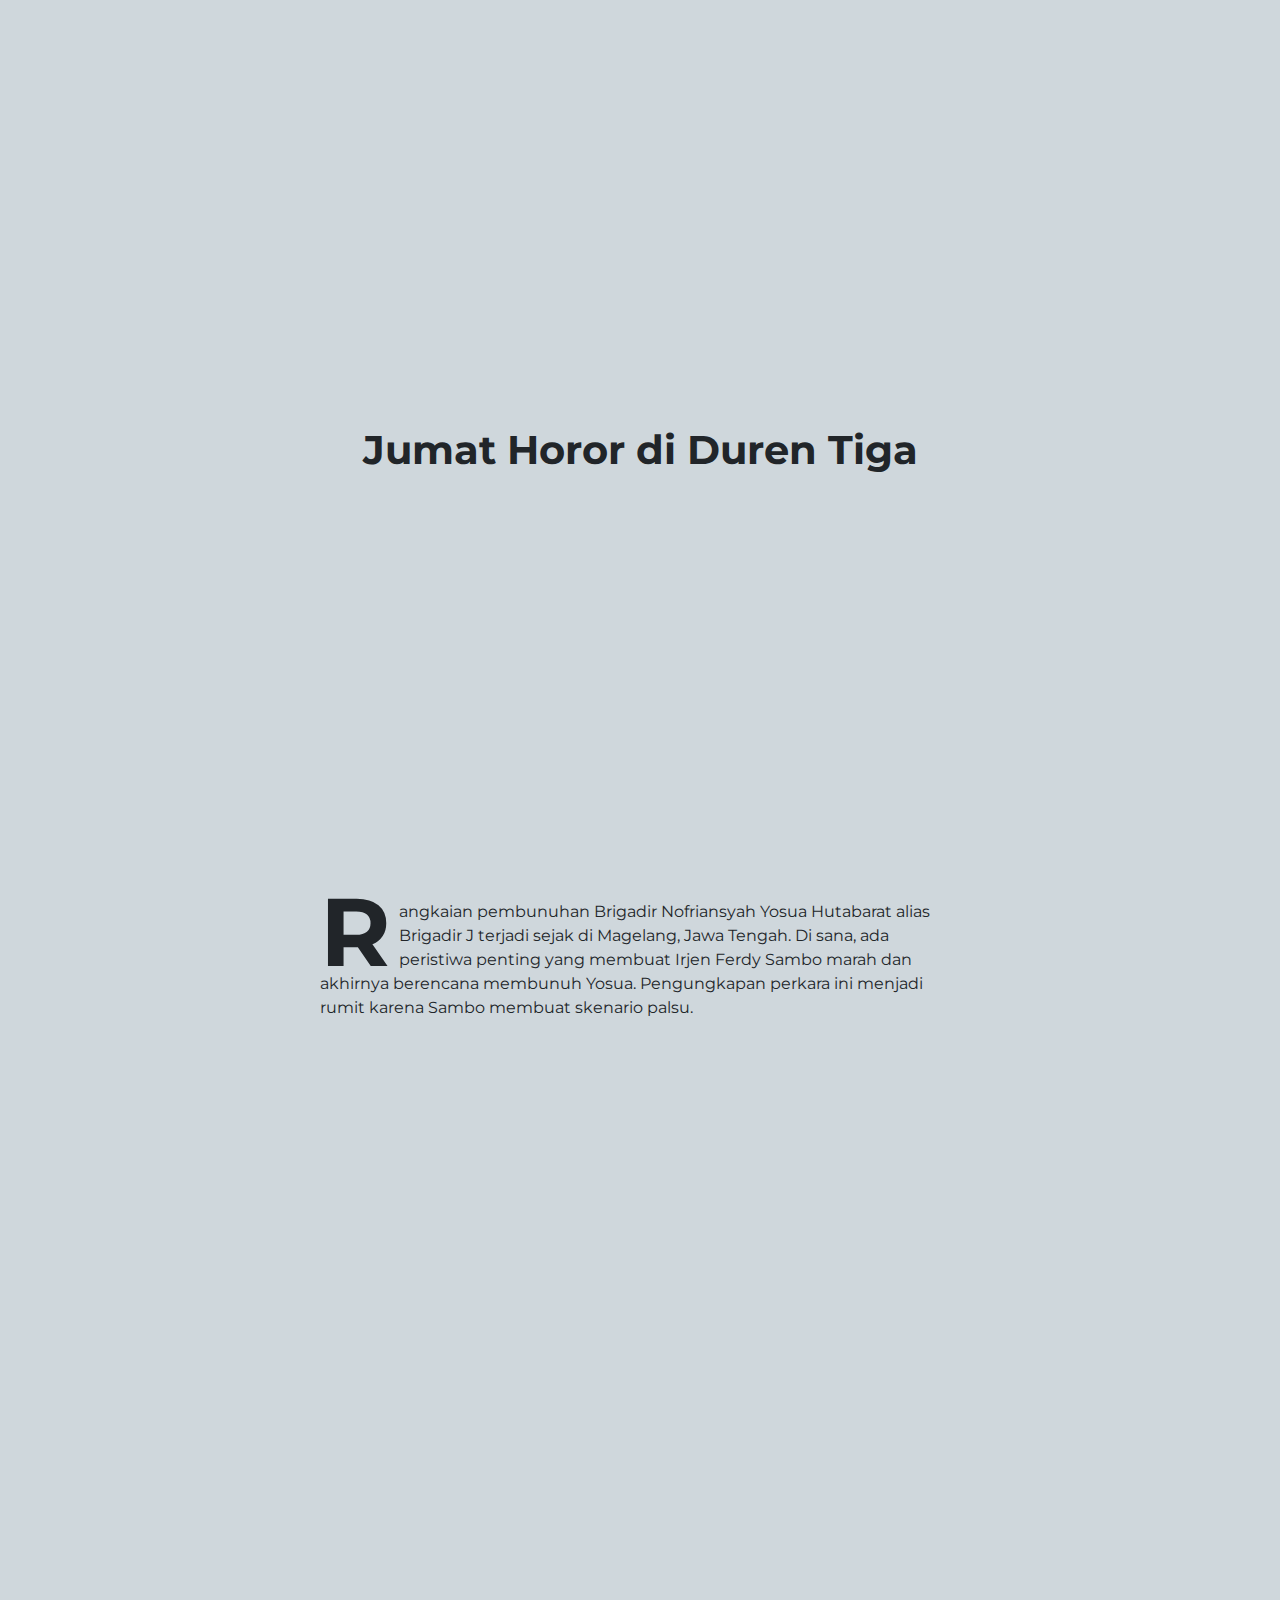
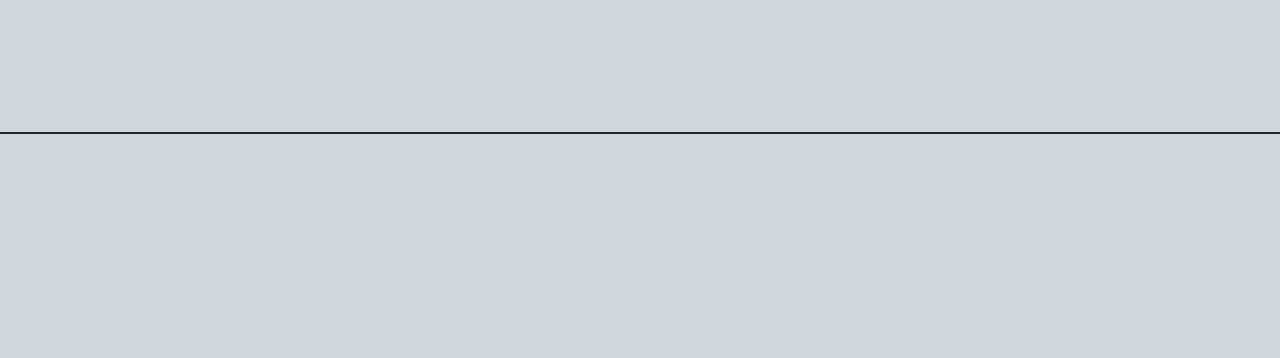
==== index.html @ 17597416 "first" ====
<!DOCTYPE html>
<html lang="en">
  <head>
    <meta charset="UTF-8" />
    <meta http-equiv="X-UA-Compatible" content="IE=edge" />
    <meta
      name="viewport"
      content="width=device-width, initial-scale=1.0,user-scalable=yes"
    />
    <title>UMP Gede Gayanye, Pengusaha Gede Akalnye</title>
    <link type="image/x-icon" rel="shortcut icon" href="img/favicon.ico" />
    <link rel="stylesheet" href="sass/bootstrap.min.css" />
    <link rel="stylesheet" href="sass/animate.min.css" />
    <link rel="stylesheet" href="sass/font-awesome.css" />
    <link rel="stylesheet" href="sass/slick-theme.css" />
    <link rel="stylesheet" href="sass/slick.css" />
    <link rel="stylesheet" href="sass/header.css" />
    <link rel="stylesheet" href="sass/init.css" />
    <link title="timeline-styles" rel="stylesheet" href="https://cdn.knightlab.com/libs/timeline3/latest/css/timeline.css">
    <!-- <link rel="stylesheet" href="sass/footer.css" /> -->
    <link rel="stylesheet" href="sass/style.css" />
    <link rel="preconnect" href="https://fonts.googleapis.com" />
    <link rel="preconnect" href="https://fonts.gstatic.com" crossorigin />
    <link
      href="https://fonts.googleapis.com/css2?family=Bowlby+One&family=Montserrat:wght@400;700&family=Lora:wght@600&family=Roboto:wght@700&family=Roboto+Slab:wght@700&display=swap"
      rel="stylesheet"
    />

    <!-- meta detik -->
    <meta
      name="description"
      content="Pada era pemerintahan Joko Widodo, Papua dimekarkan menjadi lima provinsi. Pintu masuknya melalui pembahasan revisi UU Nomor 21 Tahun 2001 tentang Otonomi Khusus bagi Provinsi Papua."
      itemprop="description"
    />
    <meta
      name="originalTitle"
      content="UMP Gede Gayanye, Pengusaha Gede Akalnye"
    />
    <meta charset="utf-8" />
    <meta property="og:type" content="article" />
    <meta property="og:site_name" content="detikx" />
    <meta
      property="og:title"
      content="UMP Gede Gayanye, Pengusaha Gede Akalnye"
    />
    <meta
      property="og:image"
      content="https://akcdn.detik.net.id/api/wm/2020/12/23/x_169.webp?wid=54&w=650&v=1&t=jpeg"
    />
    <meta
      property="og:description"
      content="Pada era pemerintahan Joko Widodo, Papua dimekarkan menjadi lima provinsi. Pintu masuknya melalui pembahasan revisi UU Nomor 21 Tahun 2001 tentang Otonomi Khusus bagi Provinsi Papua."
    />
    <meta
      property="og:url"
      content="https://news.detik.com/x/detail/intermeso/20201218/Kilas-Balik-Tahun-Pandemi-Corona/"
    />
    <meta property="fb:app_id" content="187960271237149" />
    <meta property="fb:admins" content="100000607566694" />
    <meta property="og:image:type" content="image/jpeg" />
    <meta property="og:image:width" content="650" />
    <meta property="og:image:height" content="366" />
    <meta
      name="viewport"
      content="width=device-width,minimum-scale=1,initial-scale=1"
    />
    <link href="https://plus.google.com/+detikcom" rel="publisher" />
    <meta name="copyright" content="detikx" itemprop="dateline" />
    <meta name="p:domain_verify" content="2057b86bf61e5a346e22a380c6fecf89" />
    <meta name="robots" content="index, follow" />
    <meta name="googlebot-news" content="index, follow" />
    <meta name="googlebot" content="index, follow" />
    <meta name="kanalid" content="2-605-1678-1681" />
    <meta name="articleid" content="5307204" />
    <meta name="articletype" content="singlepage" />
    <meta name="articledewasa" content="dewasatidak" />
    <meta name="articlehoax" content="default" />
    <meta name="createdate" content="2020/12/23 18:11:39" />
    <meta name="publishdate" content="2020/12/23 18:20:05" />
    <meta name="contenttype" content="singlepagenews" />
    <meta name="platform" content="desktop" />
    <meta name="hl_nhl_wp" content="nonheadline-0" />
    <meta name="hl_nhl_kanal" content="nonheadline-0" />
    <meta name="videopresent" content="No" />

    <meta name="idfokus" content="" />
    <meta name="author" content="Irwan Nugroho" />
    <meta
      content="Pada era pemerintahan Joko Widodo, Papua dimekarkan menjadi lima provinsi. Pintu masuknya melalui pembahasan revisi UU Nomor 21 Tahun 2001 tentang Otonomi Khusus bagi Provinsi Papua."
      itemprop="headline"
    />
    <meta
      name="keywords"
      content="papua, papua tengah, papua pegunungan, papua selatan, pemekaran papua, tiga provinsi baru papua"
      itemprop="keywords"
    />
    <meta
      name="thumbnailUrl"
      content="https://akcdn.detik.net.id/community/media/visual/2020/12/23/x_169.webp?w=650"
      itemprop="thumbnailUrl"
    />
    <meta
      property="article:author"
      content="https://www.facebook.com/detikcom"
      itemprop="author"
    />
    <meta
      property="article:publisher"
      content="https://www.facebook.com/detikcom"
    />
    <meta
      name="pubdate"
      content="2020-12-23T18-20-05Z"
      itemprop="datePublished"
    />
    <meta content="2020-12-23T18-11-39Z" itemprop="dateCreated" />
    <meta
      content="https://news.detik.com/x/detail/intermeso/20201218/Kilas-Balik-Tahun-Pandemi-Corona/"
      itemprop="url"
    />

    <meta name="twitter:card" content="summary_large_image" />
    <meta name="twitter:site" content="@detikcom" />
    <meta name="twitter:site:id" content="@detikcom" />
    <meta name="twitter:creator" content="@detikcom" />
    <meta
      name="twitter:description"
      content="Pada era pemerintahan Joko Widodo, Papua dimekarkan menjadi lima provinsi. Pintu masuknya melalui pembahasan revisi UU Nomor 21 Tahun 2001 tentang Otonomi Khusus bagi Provinsi Papua."
    />
    <meta
      name="twitter:image"
      content="https://akcdn.detik.net.id/api/wm/2020/12/23/x_169.webp?wid=60&w=650&v=1&t=jpeg"
    />

    <link
      rel="canonical"
      href="https://news.detik.com/x/detail/intermeso/20201218/Kilas-Balik-Tahun-Pandemi-Corona/"
    />
    <meta name="dtk:acctype" content="acc-detiknews" />
    <meta name="dtk:kanalid" content="1681" />
    <meta name="dtk:articleid" content="5307204" />
    <meta name="dtk:articletype" content="singlepage" />
    <meta name="dtk:articledewasa" content="dewasatidak" />
    <meta name="dtk:articlehoax" content="default" />
    <meta name="dtk:createddate" content="2020/12/23 18:11:39" />
    <meta name="dtk:publishdate" content="2020/12/23 18:20:05" />
    <meta name="dtk:createddateunix" content="1608721899000" />
    <meta name="dtk:publishdateunix" content="1608722405000" />
    <meta name="dtk:contenttype" content="singlepagenews" />
    <meta name="dtk:platform" content="desktop" />
    <meta name="dtk:videopresent" content="No" />

    <meta name="dtk:idfokus" content="" />
    <meta name="dtk:author" content="Irwan Nugroho" />
    <meta
      name="dtk:keywords"
      content="papua, papua tengah, papua pegunungan, papua selatan, pemekaran papua, tiga provinsi baru papua"
      itemprop="keywords"
    />
    <meta
      name="dtk:thumbnailUrl"
      content="https://akcdn.detik.net.id/community/media/visual/2020/12/23/x_169.webp?w=650"
      itemprop="thumbnailUrl"
    />
  </head>
  <body>
    <!-- <div class="preloader">
      <div class="waiting">
        <img
          src="img/logo-detikx.webp"
          alt="detikX"
          title="detikX"
          loading="lazy"
          class="animate"
        />
      </div>
    </div> -->

    <main>
      <section class="banner">
        <!-- <img
          src="https://news.detik.com/x/detail/investigasi/20220704/Lempar-Izin-Holywings,-Sembunyi-Tangan/images/holwings--qz63u2.webp"
          alt="UMP DKI Jakarta"
          title="UMP DKI Jakarta"
          loading="lazy"
        /> -->
        <div class="center-title">
          <h1>Jumat Horor di Duren Tiga</h1>
        </div>
      </section>
      <section class="paragraph">
        <div
          class="container wow animate__animated animate__fadeIn"
          data-wow-delay="0.5s"
        >
          <div class="wrap-detik">
            <p class="firstletter">
              Rangkaian pembunuhan Brigadir Nofriansyah Yosua Hutabarat alias Brigadir J terjadi sejak di Magelang, Jawa Tengah. Di sana, ada peristiwa penting yang membuat Irjen Ferdy Sambo marah dan akhirnya berencana membunuh Yosua. Pengungkapan perkara ini menjadi rumit karena Sambo membuat skenario palsu.
            </p>
          </div>
        </div>
      </section>

      <section class="timeline">
        <div class="container">
          <!-- <h1>This is a timeline</h1> -->
          <div id='timeline-embed' style="width: 100%; height: 600px"></div>
          <!-- <div>The end</div> -->
        </div>
      </section>
      
      <section class="credit">
        <div class="container-fluid">
          <div class="container">
            <div
              class="row wow animate__animated animate__fadeIn"
              data-wow-delay="0.5s"
            >
              <div class="col-md-4 col-6 mb-2">
                <div class="jobdesc">Kepala Project</div>
                <div class="font-bold name">Irwan Nugroho</div>
              </div>
              <div class="col-md-4 col-6 mb-2">
                <div class="jobdesc">Naskah</div>
                <div class="font-bold name">Rani Rahayu</div>
              </div>
              <div class="col-md-4 col-6 mb-2">
                <div class="jobdesc">Editor</div>
                <div class="font-bold name">Dieqy Hasbi Widhana</div>
              </div>
              <div class="col-md-4 col-6 mb-2">
                <div class="jobdesc">Penyelaras Bahasa</div>
                <div class="font-bold name">Habib Rifai</div>
              </div>
              <div class="col-md-4 col-6 mb-2">
                <div class="jobdesc">UIUX</div>
                <div class="font-bold name">Dedi Arief Wibisono</div>
              </div>
              <div class="col-md-4 col-6 mb-2">
                <div class="jobdesc">Ilustrasi</div>
                <div class="font-bold name">Luthfy Syahban</div>
                <div class="font-bold name">Fuad Hasim</div>
                <div class="font-bold name">Edi Wahyono</div>
              </div>
            </div>
          </div>
        </div>
      </section>
    </main>

    <script src="js/jquery-3.5.1.min.js"></script>
    <script src="https://cdn.knightlab.com/libs/timeline3/latest/js/timeline.js"></script>
    <script src="js/bootstrap.min.js"></script>
    <script src="js/slick.min.js"></script>
    <script src="js/wow.min.js"></script>
    <script src="js/app.js"></script>

    <!-- <script>
      (function () {
        (f = "dc"), (w = window), (d = document);
        w["DTKCObj"] = { ts: Date.now(), args: arguments };
        w[f] =
          w[f] ||
          function () {
            (w[f].q = w[f].q || []).push(arguments);
          };
        var dc = d.createElement("script"),
          n = new Date();
        dc.async = 1;
        dc.src =
          "https://cdn.detik.net.id/libs/dc/v1/embed.js?" +
          n.getFullYear() +
          n.getMonth() +
          "01";
        (
          d.getElementsByTagName("head")[0] || d.getElementsByTagName("body")[0]
        ).appendChild(dc);
      })({
        appId: 3,
      });
    </script> -->

    <!-- Start Alexa -->
  </body>
</html>
---- sass/header.css ----
#logo {
  position: absolute;
  top: 20px;
  left: 20px;
}
@media screen and (max-width: 766px) {
  #logo {
    left: 50%;
    transform: translate(-50%, 0);
  }
}
header {
  padding: 30px;
  position: fixed;
  z-index: 10;
  left: 0;
  z-index: 999;
  right: 0;
  top: 0;
  background: none;
}
header .menu {
  font-family: "Roboto Slab";
  float: right;
  font-size: 14px;
}
header .menu li {
  list-style: none;
  float: left;
  margin-left: 30px;
}
header .menu li:first-child {
  margin-left: 0;
}
header .menu li a {
  border: none;
  color: #fff;
  text-shadow: 1px 1px #777;
  background: none;
}
header .menu li a.active {
  color: #f7941f;
}
header .menu li.hq a {
  padding: 0;
}
header .menu li.hq a span {
  display: none;
}
header .menu li.hq a img {
  width: 25px;
  margin-top: 3px;
}
header .menu li.login a {
  border: none;
}
header .menu li.login a:hover {
  color: #fff !important;
  background: #aa5f06;
}
header .menu li.log a:last-child {
  border-left: 1px solid #fff;
}
header .menu li.s-btn2 {
  display: none;
}
header .menu li.s-btn {
  display: block;
}
header .menu .close-btn {
  display: none;
}
header .m-menu {
  display: none;
}
header.stuck {
  padding: 10px;
  background: rgba(12, 12, 12, 0.8);
  transition: 0.3s;
}
header.stuck #logo img {
  width: 96px;
  margin-top: 3px;
}
header.stuck .menu {
  position: relative;
}
header.stuck .menu ul {
  margin: 8px 0 0;
}
header.stuck .menu ul a {
  text-shadow: none;
}
header.stuck .menu ul .s-btn {
  display: none;
}
header.stuck .menu ul .s-btn2 {
  display: block;
  background: rgba(169, 169, 169, 0.1);
  text-indent: -9999999px;
  width: 40px;
  height: 40px;
  padding: 0;
  margin: 0;
}
header.stuck .menu ul .s-btn2 a {
  display: block;
  background: url("../images/search-small.webp") no-repeat center;
  padding: 0;
  width: 40px;
  height: 40px;
}
@media (max-width: 768px) and (min-width: 320px) {
  header {
    padding: 10px;
    background: rgba(12, 12, 12, 0.8);
  }
  header #logo img {
    width: 96px;
    margin-top: 8px;
  }
  header .menu {
    display: none;
  }
  header .menu li.log a {
    font-size: 16px !important;
  }
  header .menu li.log a:last-child {
    border: none;
  }
  header .menu.mob {
    position: fixed;
    top: 0;
    left: 0;
    right: 0;
    bottom: 0;
    background: #0c0c0c;
  }
  header .menu.mob ul {
    margin: 0;
    padding: 0;
  }
  header .menu.mob ul li {
    width: 100%;
    margin: 0 0 10px 0;
    text-align: center;
  }
  header .menu.mob ul li a {
    font-family: "Roboto Slab";
    font-size: 32px;
    text-shadow: none;
  }
  header .menu.mob ul li.hq span {
    display: block;
  }
  header .menu.mob ul li.hq img {
    display: none;
  }
  header .menu.mob ul li.s-btn2 {
    display: none;
  }
  header .menu.mob ul li.s-btn {
    display: block;
  }
  header .menu.mob ul li.login a {
    background: none;
  }
  header .menu.mob .close-btn {
    display: block;
  }
  header .m-menu {
    display: block;
    width: 46px;
    height: 46px;
    border: 1px dashed #fff;
    float: right;
    text-align: center;
    padding: 10px;
  }
  header .m-menu .bar {
    border-bottom: 3px solid #fff;
    display: block;
    width: 100%;
    margin: 2px 0 5px;
  }
  header.stuck .menu.mob {
    position: fixed;
    top: 0;
    left: 0;
    right: 0;
    bottom: 0;
    background: #0c0c0c;
  }
  header.stuck .menu.mob ul {
    margin: 0;
    padding: 0;
  }
  header.stuck .menu.mob ul li {
    width: 100%;
    margin: 0 0 10px 0;
    text-align: center;
  }
  header.stuck .menu.mob ul li a {
    font-family: "Roboto Slab";
    font-size: 32px;
    text-shadow: none;
  }
  header.stuck #logo img {
    width: 96px;
    margin-top: 8px;
  }
}
header,
header #logo img,
#search .search-wrap label {
  -webkit-transition: all 150ms linear 0s;
  -moz-transition: all 150ms linear 0s;
  -ms-transition: all 150ms linear 0s;
  -o-transition: all 150ms linear 0s;
  transition: all 150ms linear 0s;
}
@media screen and (max-width: 766px) {
  .icon_inside,
  header .menu.mob ul,
  header.stuck .menu.mob ul,
  .more_btn a,
  .more_btn a span {
    position: absolute;
    top: 50%;
    left: 50%;
    -webkit-transform: translate3d(-50%, -50%, 0);
    -moz-transform: translate3d(-50%, -50%, 0);
    -ms-transform: translate3d(-50%, -50%, 0);
    -o-transform: translate3d(-50%, -50%, 0);
    transform: translate3d(-50%, -50%, 0);
  }
} /*# sourceMappingURL=header.css.map */
---- sass/init.css ----
﻿main,body{font-family:"Montserrat",sans-serif;font-weight:400;box-sizing:border-box}h1{margin:0;padding:0}main{position:relative;z-index:99;overflow-x:hidden}@media screen and (max-width: 766px){main{margin-bottom:0px}}.share_icon{color:#fff !important}.share_icon>a{padding:5px 4px !important}.share_icon>a i{font-size:20px !important;line-height:25px !important}@media screen and (max-width: 766px){.share_icon>a{padding:0 !important}}#share{z-index:999 !important}.font-bold{font-family:"Montserrat",serif;font-weight:700}.font-big{font-size:42px}.font-super{font-size:47px}@media screen and (max-width: 766px){.font-super{font-size:50px}}.font-std{font-size:16px !important}.font-stdbig{font-size:24px}.vertical-top{vertical-align:top}.to-top{position:relative;z-index:20}.color-white{color:#fff}.color-soft{color:#ffde9c}.color-grey{color:gray}.firstletter::first-letter{float:left;font-weight:bold;margin-right:8px;font-size:60px;font-size:6rem;line-height:40px;line-height:4rem;height:4rem;text-transform:uppercase}.title-h1{position:absolute;left:5%;bottom:15%}.welcome{font-family:"Catamaran",sans-serif;font-weight:700}@media screen and (max-width: 766px){.welcome{right:0}}.welcome.text-pop-up-top{-webkit-animation:text-pop-up-top 2s cubic-bezier(0.25, 0.46, 0.45, 0.94) infinite alternate both;animation:text-pop-up-top 2s cubic-bezier(0.25, 0.46, 0.45, 0.94) infinite alternate both}@-webkit-keyframes text-pop-up-top{0%{-webkit-transform:translateY(0);transform:translateY(0);-webkit-transform-origin:50% 50%;transform-origin:50% 50%;text-shadow:none}100%{-webkit-transform:translateY(-50px);transform:translateY(-50px);-webkit-transform-origin:50% 50%;transform-origin:50% 50%;text-shadow:0 1px 0 #444,0 2px 0 #444,0 3px 0 #444,0 4px 0 #444,0 5px 0 #444,0 6px 0 #444,0 7px 0 #444,0 8px 0 #444,0 9px 0 #444,0 50px 30px rgba(0,0,0,.3)}}@keyframes text-pop-up-top{0%{-webkit-transform:translateY(0);transform:translateY(0);-webkit-transform-origin:50% 50%;transform-origin:50% 50%;text-shadow:none}100%{-webkit-transform:translateY(-50px);transform:translateY(-50px);-webkit-transform-origin:50% 50%;transform-origin:50% 50%;text-shadow:0 1px 0 #444,0 2px 0 #444,0 3px 0 #444,0 4px 0 #444,0 5px 0 #444,0 6px 0 #444,0 7px 0 #444,0 8px 0 #444,0 9px 0 #444,0 50px 30px rgba(0,0,0,.3)}}.welcome h1{font-size:72px;display:block;font-family:"Catamaran",sans-serif;font-weight:700;width:700px;color:#f7ce23}@media screen and (max-width: 766px){.welcome h1{font-size:40px;width:auto;text-align:center}}.slick-next,.slick-prev{background:#fff;width:30px;height:30px;box-shadow:1px 3px 2px #bbb;border-radius:50%}.slick-next:hover,.slick-next:focus,.slick-prev:hover,.slick-prev:focus{color:orange;outline:none;background:#fff}.slick-next:before,.slick-prev:before{font-family:"FontAwesome";font-size:20px;text-align:center;color:#f7941f;opacity:1}.slick-next{right:20px;text-align:center}.slick-next:before{content:""}.slick-prev{left:20px;z-index:1}.slick-prev::before{content:""}.preloader{position:fixed;top:0;bottom:0;left:0;right:0;z-index:999999;background:#000}.preloader .waiting{position:absolute;transform:translate(-50%, -50%);left:50%;top:50%}.preloader .animate{-webkit-animation-duration:1.5s;animation-duration:1.5s;-webkit-animation-fill-mode:both;animation-fill-mode:both;-webkit-animation-timing-function:linear;animation-timing-function:linear;animation-iteration-count:infinite;-webkit-animation-iteration-count:infinite;-webkit-animation-name:bounce;animation-name:bounce}@-webkit-keyframes bounce{0%,100%{-webkit-transform:translateX(0)}50%{-webkit-transform:translateX(-10px)}}@keyframes bounce{0%,100%{transform:translateX(0)}50%{transform:translateX(-10px)}}.preloader .bounce{-webkit-animation-name:bounce;animation-name:bounce}.close{position:absolute;top:8px;right:8px;cursor:pointer}.source{padding:32px 0}@media screen and (max-width: 766px){.source{padding:32px}}.source li,.source a{color:#000;font-style:italic}/*# sourceMappingURL=init.css.map */
---- sass/footer.css ----
footer {
  background: #0c0c0c;
  color: #cdcdcd;
  position: fixed;
  bottom: 0;
  left: 0;
  right: 0;
  z-index: -1;
}
footer .container {
  background: none;
}
footer .foot1 {
  border-bottom: 1px solid #939191;
  border-bottom: 1px dotted #939191;
  margin: 0 0 10px;
  padding: 0 0 10px;
}
footer .footer {
  position: relative;
  z-index: 1;
}
footer a {
  color: #fff;
}
footer a:hover {
  color: #fff;
}
footer > .container {
  padding: 20px;
}
footer .foot2 div {
  font-size: 13px;
  margin-top: 7px;
}
footer .share_bottom {
  display: block;
}
footer .share_bottom a {
  display: inline-block;
}
footer .share_bottom a img {
  width: 35px;
}
.fr {
  float: right !important;
}
.fl {
  float: left !important;
}
@media (max-width: 768px) and (min-width: 320px) {
  footer .foot1 .fl img {
    width: 110px;
  }
}
@media screen and (max-width: 766px) {
  .cls_btn,
  header .menu.mob .close-btn,
  #search .close-btn {
    width: 50px;
    height: 50px;
    border: 1px dashed #fff;
    color: #fff;
    display: block;
    text-align: center;
    position: absolute;
    background: url("https://cdn.detik.net.id/xasset/images/close-btn.webp")
      no-repeat center;
    right: 5%;
    top: 20px;
  }
}
.cls_btn:hover,
header .menu.mob .close-btn:hover,
#search .close-btn:hover {
  background: url("https://cdn.detik.net.id/xasset/images/close-btn.webp")
    no-repeat center #f7941f;
  color: #0c0c0c;
} /*# sourceMappingURL=footer.css.map */
---- sass/style.css ----
section{background:#cfd7dc;position:relative;padding:32px 0;z-index:99}section h2{text-align:left}.banner{height:100vh;width:auto;padding:0;z-index:9}@media screen and (max-width: 766px){.banner{height:33vh}}.banner img{width:100%;height:100%;object-fit:cover}.center-title{position:absolute;left:50%;top:50%;transform:translate(-50%, -50%)}.center-title h1{font-weight:700}.wrap-detik{width:640px;margin:0 auto;display:block}@media screen and (max-width: 766px){.wrap-detik{width:auto}}.paragraph{padding-top:0;position:relative}.paragraph p{font-size:16px}@media screen and (max-width: 766px){.paragraph p{font-size:14px}}@media screen and (max-width: 766px){.paragraph{padding-top:16px}}.color-black{color:#000;transition:.3s}.color-black:hover,.color-black:focus{color:#000}.credit{border-top:2px solid}@media screen and (max-width: 766px){.credit .name,.credit .jobdesc{font-size:14px}}.hidden{display:none}.tl-slide .tl-slide-content-container .tl-slide-content{width:auto !important}/*# sourceMappingURL=style.css.map */
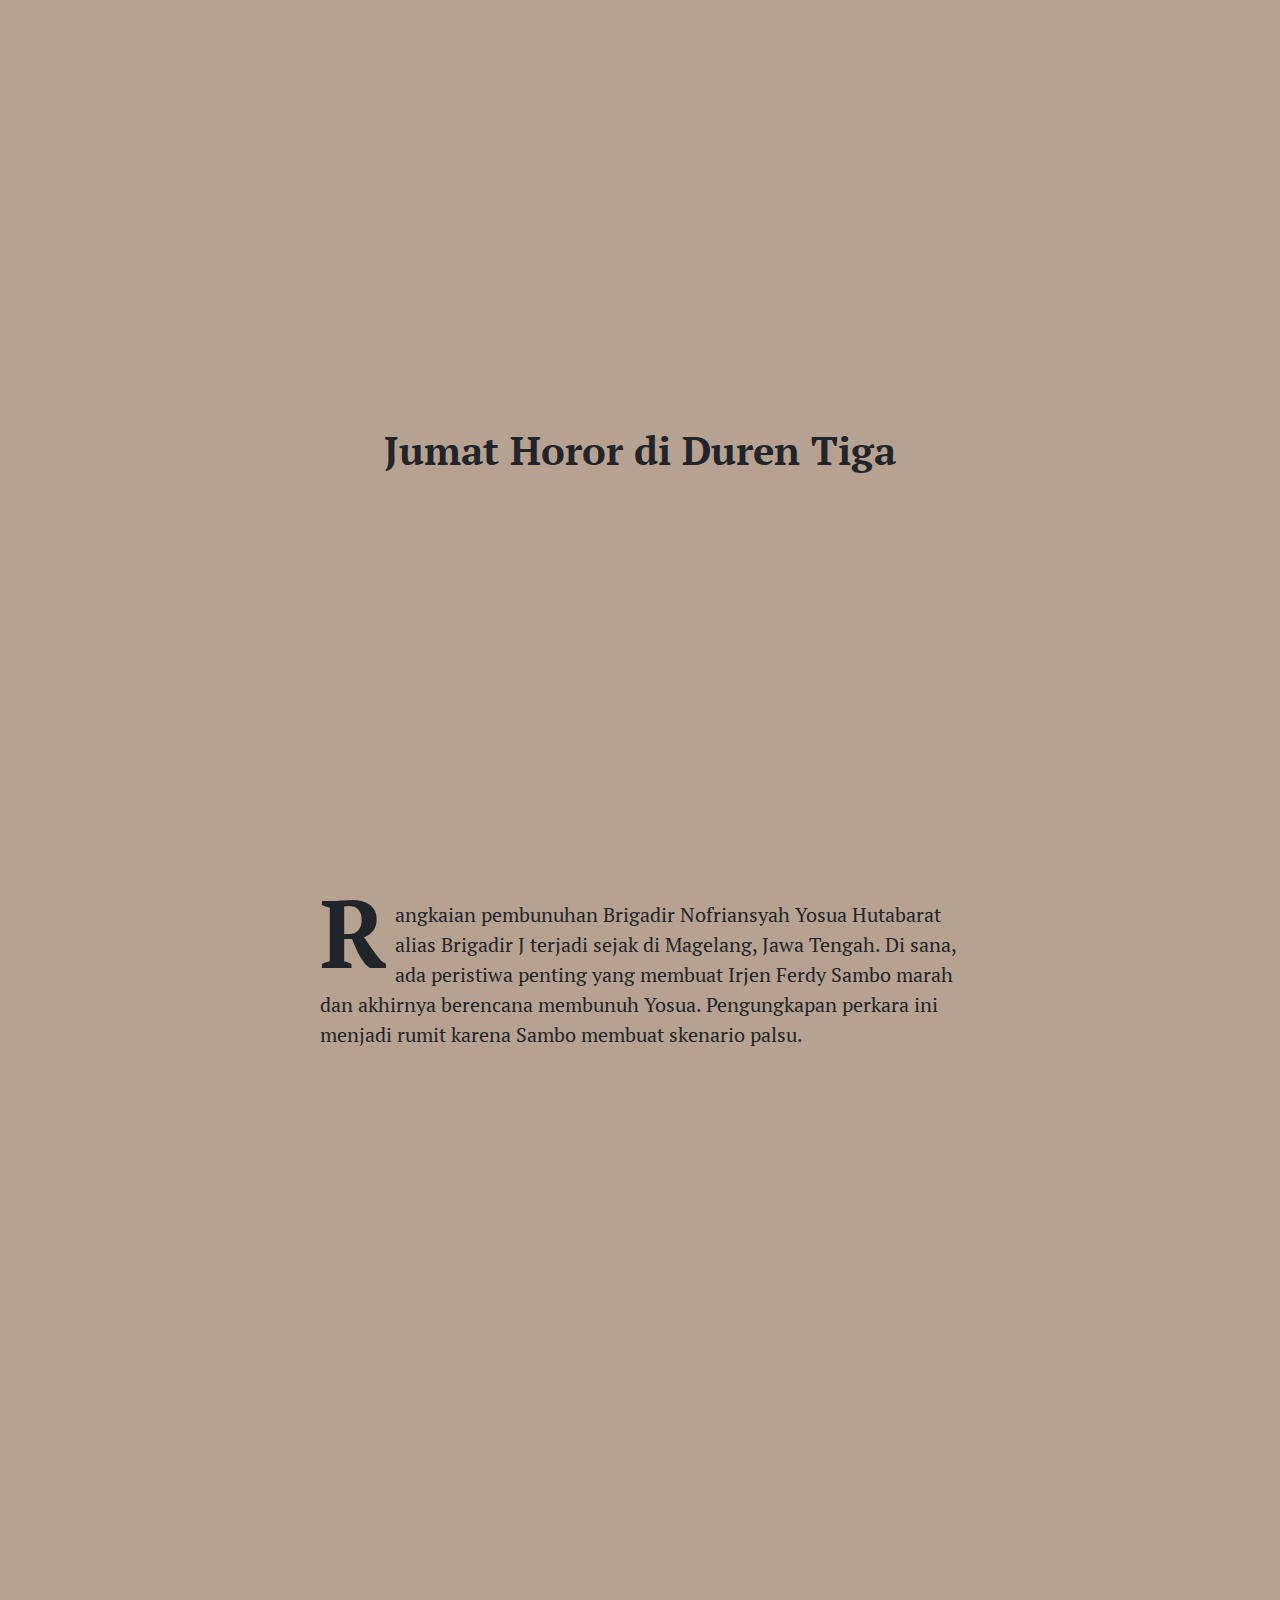
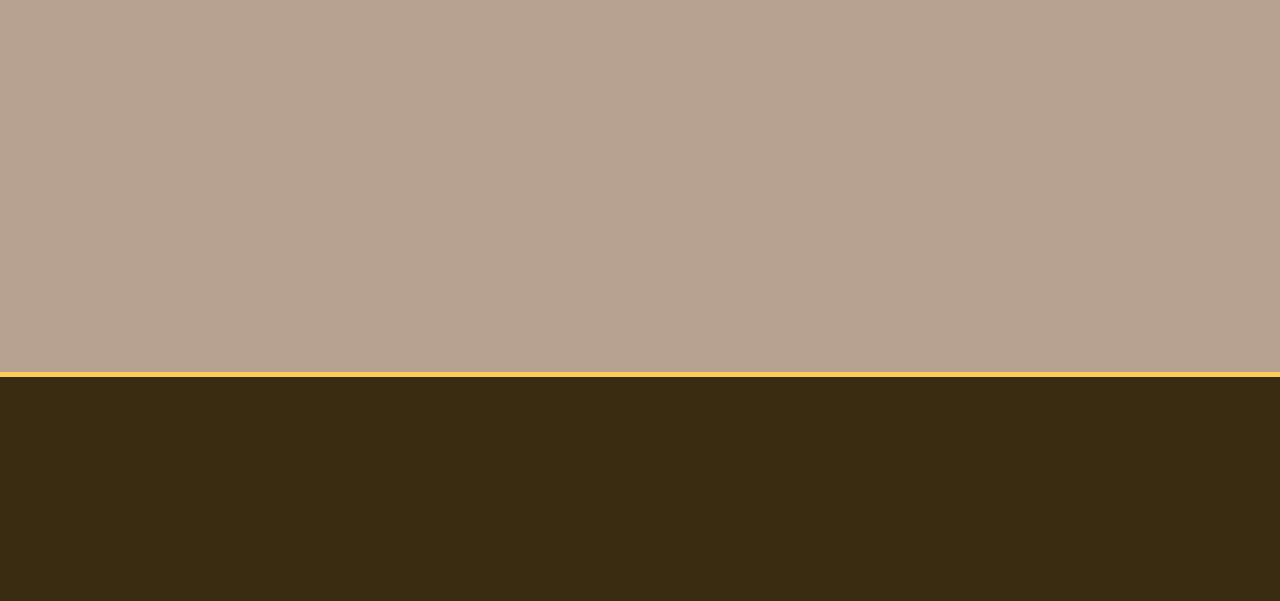
==== commit e0aac9b2: "update" ====
--- a/index.html
+++ b/index.html
@@ -22,7 +22,7 @@
     <link rel="preconnect" href="https://fonts.googleapis.com" />
     <link rel="preconnect" href="https://fonts.gstatic.com" crossorigin />
     <link
-      href="https://fonts.googleapis.com/css2?family=Bowlby+One&family=Montserrat:wght@400;700&family=Lora:wght@600&family=Roboto:wght@700&family=Roboto+Slab:wght@700&display=swap"
+      href="https://fonts.googleapis.com/css2?family=PT+Serif&family=Montserrat:wght@400;700&family=Lora:wght@600&family=Roboto:wght@700&family=Roboto+Slab:wght@700&display=swap"
       rel="stylesheet"
     />
 
@@ -204,7 +204,7 @@
       <section class="timeline">
         <div class="container">
           <!-- <h1>This is a timeline</h1> -->
-          <div id='timeline-embed' style="width: 100%; height: 600px"></div>
+          <div id='timeline-embed' class="timeline-wrapper"></div>
           <!-- <div>The end</div> -->
         </div>
       </section>
--- a/sass/init.css
+++ b/sass/init.css
@@ -1 +1 @@
-﻿main,body{font-family:"Montserrat",sans-serif;font-weight:400;box-sizing:border-box}h1{margin:0;padding:0}main{position:relative;z-index:99;overflow-x:hidden}@media screen and (max-width: 766px){main{margin-bottom:0px}}.share_icon{color:#fff !important}.share_icon>a{padding:5px 4px !important}.share_icon>a i{font-size:20px !important;line-height:25px !important}@media screen and (max-width: 766px){.share_icon>a{padding:0 !important}}#share{z-index:999 !important}.font-bold{font-family:"Montserrat",serif;font-weight:700}.font-big{font-size:42px}.font-super{font-size:47px}@media screen and (max-width: 766px){.font-super{font-size:50px}}.font-std{font-size:16px !important}.font-stdbig{font-size:24px}.vertical-top{vertical-align:top}.to-top{position:relative;z-index:20}.color-white{color:#fff}.color-soft{color:#ffde9c}.color-grey{color:gray}.firstletter::first-letter{float:left;font-weight:bold;margin-right:8px;font-size:60px;font-size:6rem;line-height:40px;line-height:4rem;height:4rem;text-transform:uppercase}.title-h1{position:absolute;left:5%;bottom:15%}.welcome{font-family:"Catamaran",sans-serif;font-weight:700}@media screen and (max-width: 766px){.welcome{right:0}}.welcome.text-pop-up-top{-webkit-animation:text-pop-up-top 2s cubic-bezier(0.25, 0.46, 0.45, 0.94) infinite alternate both;animation:text-pop-up-top 2s cubic-bezier(0.25, 0.46, 0.45, 0.94) infinite alternate both}@-webkit-keyframes text-pop-up-top{0%{-webkit-transform:translateY(0);transform:translateY(0);-webkit-transform-origin:50% 50%;transform-origin:50% 50%;text-shadow:none}100%{-webkit-transform:translateY(-50px);transform:translateY(-50px);-webkit-transform-origin:50% 50%;transform-origin:50% 50%;text-shadow:0 1px 0 #444,0 2px 0 #444,0 3px 0 #444,0 4px 0 #444,0 5px 0 #444,0 6px 0 #444,0 7px 0 #444,0 8px 0 #444,0 9px 0 #444,0 50px 30px rgba(0,0,0,.3)}}@keyframes text-pop-up-top{0%{-webkit-transform:translateY(0);transform:translateY(0);-webkit-transform-origin:50% 50%;transform-origin:50% 50%;text-shadow:none}100%{-webkit-transform:translateY(-50px);transform:translateY(-50px);-webkit-transform-origin:50% 50%;transform-origin:50% 50%;text-shadow:0 1px 0 #444,0 2px 0 #444,0 3px 0 #444,0 4px 0 #444,0 5px 0 #444,0 6px 0 #444,0 7px 0 #444,0 8px 0 #444,0 9px 0 #444,0 50px 30px rgba(0,0,0,.3)}}.welcome h1{font-size:72px;display:block;font-family:"Catamaran",sans-serif;font-weight:700;width:700px;color:#f7ce23}@media screen and (max-width: 766px){.welcome h1{font-size:40px;width:auto;text-align:center}}.slick-next,.slick-prev{background:#fff;width:30px;height:30px;box-shadow:1px 3px 2px #bbb;border-radius:50%}.slick-next:hover,.slick-next:focus,.slick-prev:hover,.slick-prev:focus{color:orange;outline:none;background:#fff}.slick-next:before,.slick-prev:before{font-family:"FontAwesome";font-size:20px;text-align:center;color:#f7941f;opacity:1}.slick-next{right:20px;text-align:center}.slick-next:before{content:""}.slick-prev{left:20px;z-index:1}.slick-prev::before{content:""}.preloader{position:fixed;top:0;bottom:0;left:0;right:0;z-index:999999;background:#000}.preloader .waiting{position:absolute;transform:translate(-50%, -50%);left:50%;top:50%}.preloader .animate{-webkit-animation-duration:1.5s;animation-duration:1.5s;-webkit-animation-fill-mode:both;animation-fill-mode:both;-webkit-animation-timing-function:linear;animation-timing-function:linear;animation-iteration-count:infinite;-webkit-animation-iteration-count:infinite;-webkit-animation-name:bounce;animation-name:bounce}@-webkit-keyframes bounce{0%,100%{-webkit-transform:translateX(0)}50%{-webkit-transform:translateX(-10px)}}@keyframes bounce{0%,100%{transform:translateX(0)}50%{transform:translateX(-10px)}}.preloader .bounce{-webkit-animation-name:bounce;animation-name:bounce}.close{position:absolute;top:8px;right:8px;cursor:pointer}.source{padding:32px 0}@media screen and (max-width: 766px){.source{padding:32px}}.source li,.source a{color:#000;font-style:italic}/*# sourceMappingURL=init.css.map */
+﻿main,body{font-family:"PT Serif",sans-serif;font-weight:400;box-sizing:border-box}h1{margin:0;padding:0}main{position:relative;z-index:99;overflow-x:hidden}@media screen and (max-width: 766px){main{margin-bottom:0px}}.share_icon{color:#fff !important}.share_icon>a{padding:5px 4px !important}.share_icon>a i{font-size:20px !important;line-height:25px !important}@media screen and (max-width: 766px){.share_icon>a{padding:0 !important}}#share{z-index:999 !important}.font-bold{font-family:"PT Serif",serif;font-weight:700}.font-big{font-size:42px}.font-super{font-size:47px}@media screen and (max-width: 766px){.font-super{font-size:50px}}.font-std{font-size:16px !important}.font-stdbig{font-size:24px}.vertical-top{vertical-align:top}.to-top{position:relative;z-index:20}.color-white{color:#fff}.color-soft{color:#ffde9c}.color-grey{color:gray}.firstletter::first-letter{float:left;font-weight:bold;margin-right:8px;font-size:60px;font-size:6rem;line-height:40px;line-height:4rem;height:4rem;text-transform:uppercase}.title-h1{position:absolute;left:5%;bottom:15%}.welcome{font-family:"Catamaran",sans-serif;font-weight:700}@media screen and (max-width: 766px){.welcome{right:0}}.welcome.text-pop-up-top{-webkit-animation:text-pop-up-top 2s cubic-bezier(0.25, 0.46, 0.45, 0.94) infinite alternate both;animation:text-pop-up-top 2s cubic-bezier(0.25, 0.46, 0.45, 0.94) infinite alternate both}@-webkit-keyframes text-pop-up-top{0%{-webkit-transform:translateY(0);transform:translateY(0);-webkit-transform-origin:50% 50%;transform-origin:50% 50%;text-shadow:none}100%{-webkit-transform:translateY(-50px);transform:translateY(-50px);-webkit-transform-origin:50% 50%;transform-origin:50% 50%;text-shadow:0 1px 0 #444,0 2px 0 #444,0 3px 0 #444,0 4px 0 #444,0 5px 0 #444,0 6px 0 #444,0 7px 0 #444,0 8px 0 #444,0 9px 0 #444,0 50px 30px rgba(0,0,0,.3)}}@keyframes text-pop-up-top{0%{-webkit-transform:translateY(0);transform:translateY(0);-webkit-transform-origin:50% 50%;transform-origin:50% 50%;text-shadow:none}100%{-webkit-transform:translateY(-50px);transform:translateY(-50px);-webkit-transform-origin:50% 50%;transform-origin:50% 50%;text-shadow:0 1px 0 #444,0 2px 0 #444,0 3px 0 #444,0 4px 0 #444,0 5px 0 #444,0 6px 0 #444,0 7px 0 #444,0 8px 0 #444,0 9px 0 #444,0 50px 30px rgba(0,0,0,.3)}}.welcome h1{font-size:72px;display:block;font-family:"Catamaran",sans-serif;font-weight:700;width:700px;color:#f7ce23}@media screen and (max-width: 766px){.welcome h1{font-size:40px;width:auto;text-align:center}}.slick-next,.slick-prev{background:#fff;width:30px;height:30px;box-shadow:1px 3px 2px #bbb;border-radius:50%}.slick-next:hover,.slick-next:focus,.slick-prev:hover,.slick-prev:focus{color:orange;outline:none;background:#fff}.slick-next:before,.slick-prev:before{font-family:"FontAwesome";font-size:20px;text-align:center;color:#f7941f;opacity:1}.slick-next{right:20px;text-align:center}.slick-next:before{content:""}.slick-prev{left:20px;z-index:1}.slick-prev::before{content:""}.preloader{position:fixed;top:0;bottom:0;left:0;right:0;z-index:999999;background:#000}.preloader .waiting{position:absolute;transform:translate(-50%, -50%);left:50%;top:50%}.preloader .animate{-webkit-animation-duration:1.5s;animation-duration:1.5s;-webkit-animation-fill-mode:both;animation-fill-mode:both;-webkit-animation-timing-function:linear;animation-timing-function:linear;animation-iteration-count:infinite;-webkit-animation-iteration-count:infinite;-webkit-animation-name:bounce;animation-name:bounce}@-webkit-keyframes bounce{0%,100%{-webkit-transform:translateX(0)}50%{-webkit-transform:translateX(-10px)}}@keyframes bounce{0%,100%{transform:translateX(0)}50%{transform:translateX(-10px)}}.preloader .bounce{-webkit-animation-name:bounce;animation-name:bounce}.close{position:absolute;top:8px;right:8px;cursor:pointer}.source{padding:32px 0}@media screen and (max-width: 766px){.source{padding:32px}}.source li,.source a{color:#000;font-style:italic}/*# sourceMappingURL=init.css.map */
--- a/sass/style.css
+++ b/sass/style.css
@@ -1 +1 @@
-section{background:#cfd7dc;position:relative;padding:32px 0;z-index:99}section h2{text-align:left}.banner{height:100vh;width:auto;padding:0;z-index:9}@media screen and (max-width: 766px){.banner{height:33vh}}.banner img{width:100%;height:100%;object-fit:cover}.center-title{position:absolute;left:50%;top:50%;transform:translate(-50%, -50%)}.center-title h1{font-weight:700}.wrap-detik{width:640px;margin:0 auto;display:block}@media screen and (max-width: 766px){.wrap-detik{width:auto}}.paragraph{padding-top:0;position:relative}.paragraph p{font-size:16px}@media screen and (max-width: 766px){.paragraph p{font-size:14px}}@media screen and (max-width: 766px){.paragraph{padding-top:16px}}.color-black{color:#000;transition:.3s}.color-black:hover,.color-black:focus{color:#000}.credit{border-top:2px solid}@media screen and (max-width: 766px){.credit .name,.credit .jobdesc{font-size:14px}}.hidden{display:none}.tl-slide .tl-slide-content-container .tl-slide-content{width:auto !important}/*# sourceMappingURL=style.css.map */
+section{background:#b7a291;position:relative;padding:32px 0;z-index:99}section h2{text-align:left}.banner{height:100vh;width:auto;padding:0;z-index:9}@media screen and (max-width: 766px){.banner{height:33vh}}.banner img{width:100%;height:100%;object-fit:cover}.center-title{position:absolute;left:50%;top:50%;transform:translate(-50%, -50%)}.center-title h1{font-weight:700}.wrap-detik{width:640px;margin:0 auto;display:block}@media screen and (max-width: 766px){.wrap-detik{width:auto}}.paragraph{padding-top:0;position:relative}.paragraph p{font-size:20px}@media screen and (max-width: 766px){.paragraph p{font-size:20px}}@media screen and (max-width: 766px){.paragraph{padding-top:16px}}.color-black{color:#000;transition:.3s}.color-black:hover,.color-black:focus{color:#000}.credit{border-top:5px solid #fbcc56;background:#3a2c11}.credit .name,.credit .jobdesc{color:#fff}@media screen and (max-width: 766px){.credit .name,.credit .jobdesc{font-size:14px}}.hidden{display:none}main .tl-slide .tl-slide-content-container .tl-slide-content{width:auto !important}main .tl-timeline h1,main .tl-timeline h2,main .tl-timeline h3,main .tl-timeline h4,main .tl-timeline h5,main .tl-timeline h6,main .tl-timeline .tl-headline-date,main .tl-timeline h3.tl-headline-date{text-transform:initial !important}main .tl-timeline,main .tl-timeline h1,main .tl-timeline h2,main .tl-timeline h3,main .tl-timeline h4,main .tl-timeline h5,main .tl-timeline h6,main .tl-timeline .tl-headline-date,main .tl-timeline h3.tl-headline-date{font-family:"PT Serif" !important}main .timeline-wrapper{height:90vh}@media screen and (max-width: 766px){main .timeline-wrapper{height:70vh}}main .tl-timeline p{font-size:20px}/*# sourceMappingURL=style.css.map */
